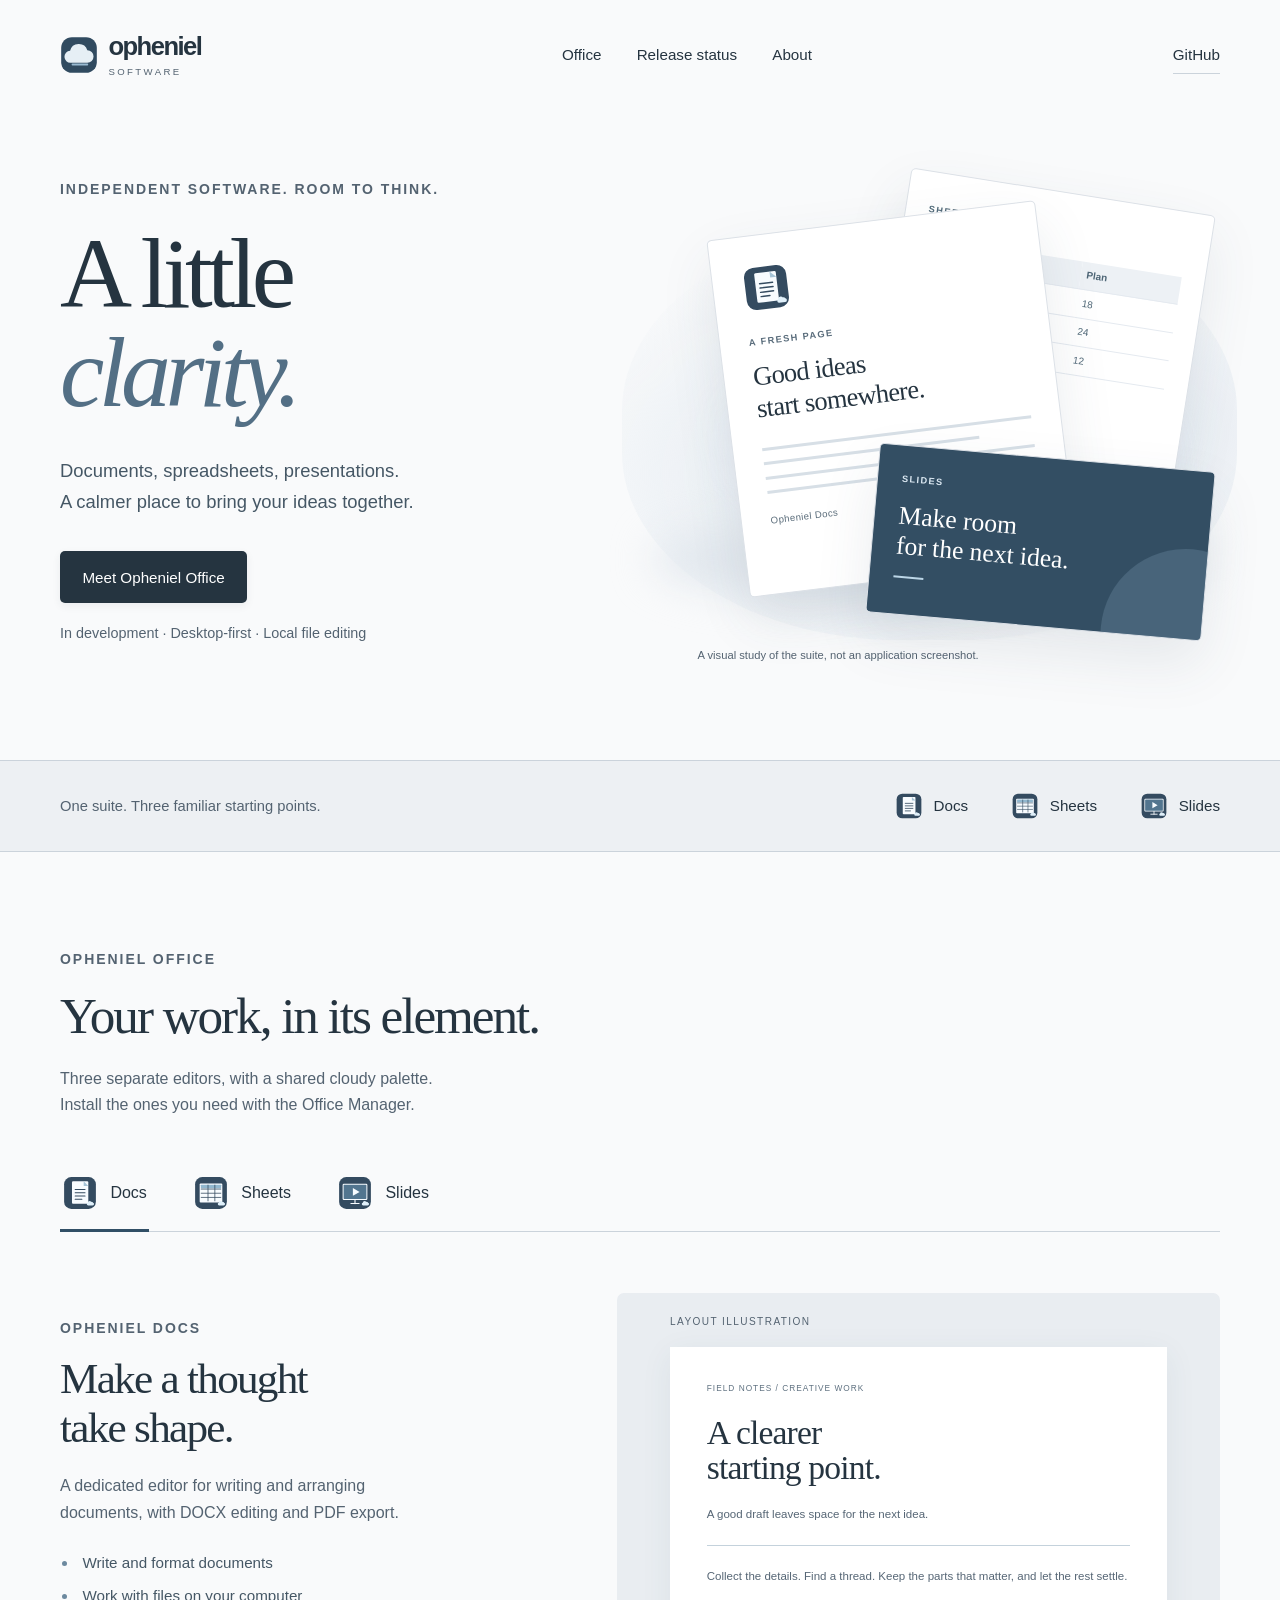
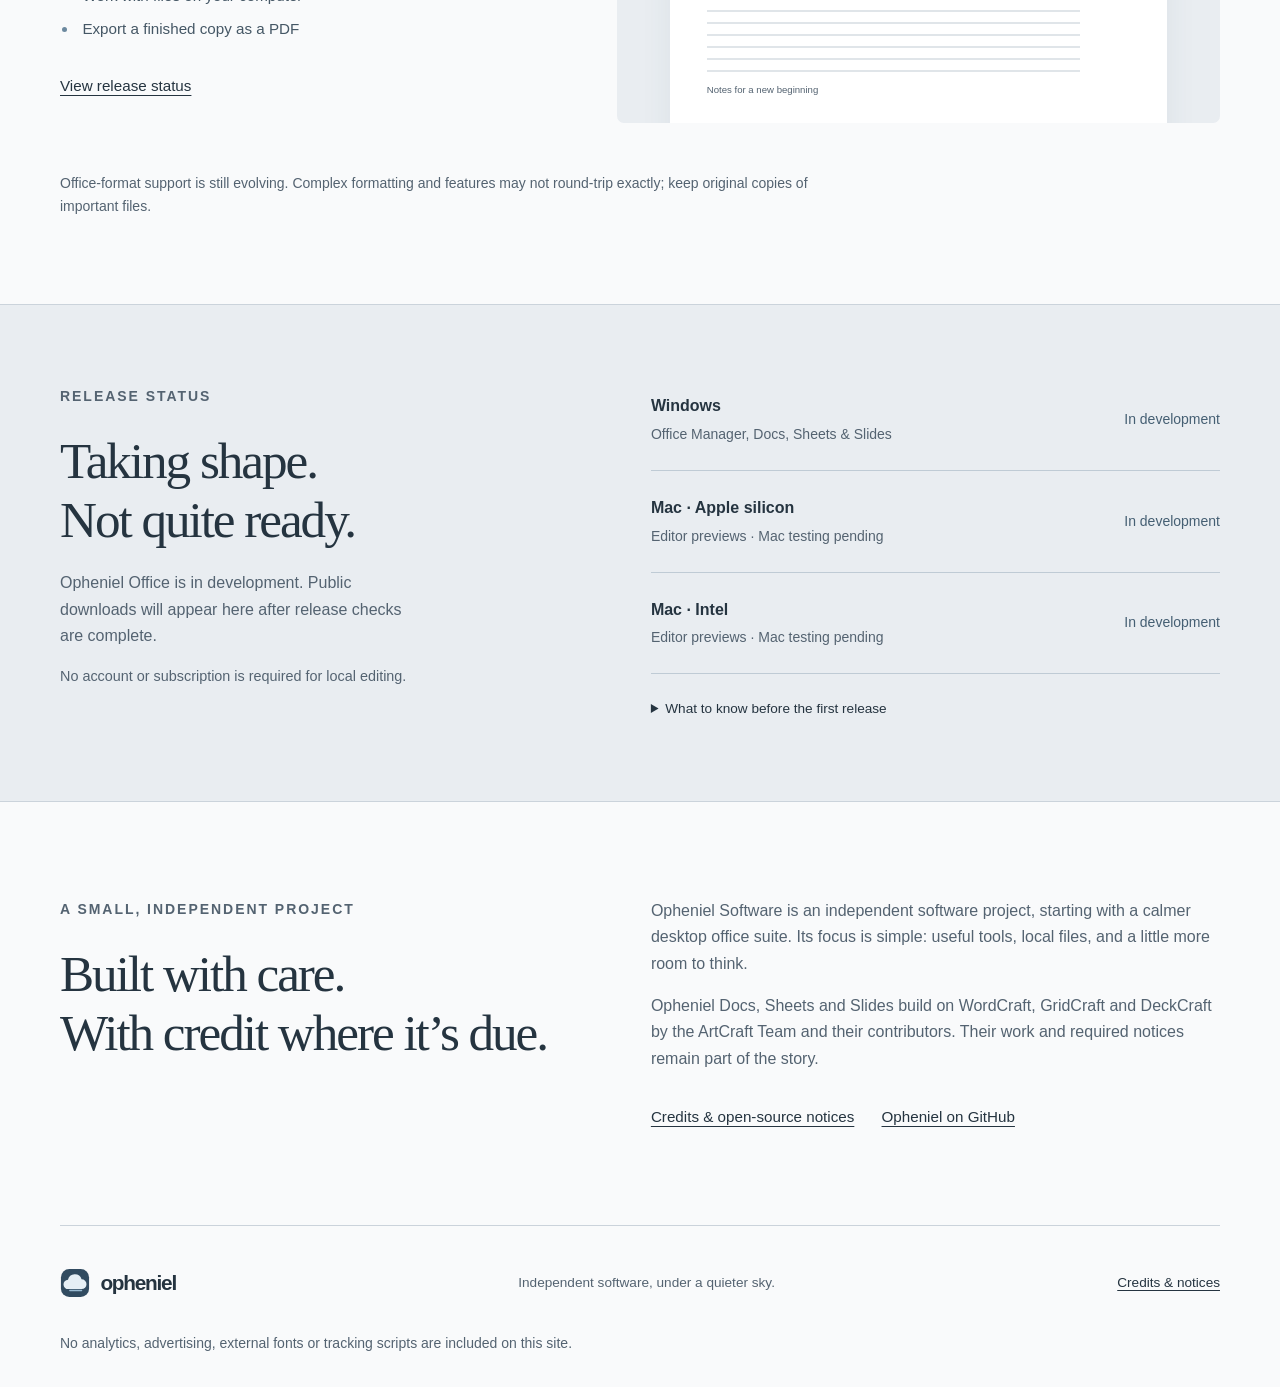
==== index.html @ fdb6abf7 "Publish Opheniel Software website and upstream license references" ====
<!doctype html>
<html lang="en">
<head>
  <meta charset="utf-8">
  <meta name="viewport" content="width=device-width, initial-scale=1">
  <meta name="description" content="Meet Opheniel Office: independent document, spreadsheet and presentation editors. Currently in development.">
  <meta http-equiv="Content-Security-Policy" content="default-src 'self'; script-src 'self'; style-src 'self'; img-src 'self'; font-src 'self'; connect-src 'none'; object-src 'none'; base-uri 'none'; form-action 'none'">
  <meta name="color-scheme" content="light">
  <title>Opheniel Software · A little clarity</title>
  <link rel="icon" href="assets/cloud.svg" type="image/svg+xml">
  <link rel="stylesheet" href="styles.css">
  <script src="site.js" defer></script>
</head>
<body>
  <a class="skip-link" href="#main">Skip to content</a>
  <header class="site-header wrap">
    <a class="brand" href="./" aria-label="Opheniel Software home"><img src="assets/cloud.svg" width="38" height="38" alt=""><span>opheniel<span class="brand-sub">SOFTWARE</span></span></a>
    <nav aria-label="Main navigation"><a href="#office">Office</a><a href="#downloads">Release status</a><a href="#about">About</a></nav>
    <a class="header-link" href="https://github.com/Opheniel-Software">GitHub</a>
  </header>
  <main id="main">
    <section class="hero wrap" aria-labelledby="hero-title">
      <div class="hero-copy">
        <p class="eyebrow">INDEPENDENT SOFTWARE. ROOM TO THINK.</p>
        <h1 id="hero-title">A little<br><em>clarity.</em></h1>
        <p class="hero-intro">Documents, spreadsheets, presentations.<br>A calmer place to bring your ideas together.</p>
        <a class="button primary" href="#office">Meet Opheniel Office</a>
        <p class="quiet hero-note">In development · Desktop-first · Local file editing</p>
      </div>
      <div class="hero-art" role="img" aria-label="Illustration of a document, spreadsheet and presentation floating over a soft cloud">
        <div class="cloud-halo"></div>
        <div class="floating-paper back-paper"><span class="mini-label">SHEETS</span><div class="mini-grid"><span>Project</span><span>Plan</span><span>Design</span><span>18</span><span>Build</span><span>24</span><span>Review</span><span>12</span></div><div class="mini-bars"><i></i><i></i><i></i><i></i></div></div>
        <div class="floating-paper main-paper"><img src="assets/docs.svg" width="48" height="48" alt=""><p class="paper-kicker">A FRESH PAGE</p><p class="paper-title">Good ideas<br>start somewhere.</p><div class="paper-line long"></div><div class="paper-line"></div><div class="paper-line long"></div><div class="paper-line short"></div><div class="paper-footer">Opheniel Docs</div></div>
        <div class="floating-paper slide-paper"><div class="slide-orbit"></div><span class="mini-label">SLIDES</span><p>Make room<br>for the next idea.</p><div class="slide-rule"></div></div>
        <span class="art-caption">A visual study of the suite, not an application screenshot.</span>
      </div>
    </section>
    <div class="suite-strip"><div class="wrap strip-inner"><p>One suite. Three familiar starting points.</p><div><span><img src="assets/docs.svg" alt="" width="28" height="28">Docs</span><span><img src="assets/sheets.svg" alt="" width="28" height="28">Sheets</span><span><img src="assets/slides.svg" alt="" width="28" height="28">Slides</span></div></div></div>
    <section class="office-section wrap" id="office" aria-labelledby="office-title">
      <div class="section-heading"><p class="eyebrow">OPHENIEL OFFICE</p><h2 id="office-title">Your work, in its element.</h2><p>Three separate editors, with a shared cloudy palette.<br>Install the ones you need with the Office Manager.</p></div>
      <div class="product-tabs" role="tablist" aria-label="Explore the Office editors">
        <button id="tab-docs" role="tab" aria-controls="panel-docs" aria-selected="true" tabindex="0"><img src="assets/docs.svg" alt="" width="36" height="36">Docs</button>
        <button id="tab-sheets" role="tab" aria-controls="panel-sheets" aria-selected="false" tabindex="-1"><img src="assets/sheets.svg" alt="" width="36" height="36">Sheets</button>
        <button id="tab-slides" role="tab" aria-controls="panel-slides" aria-selected="false" tabindex="-1"><img src="assets/slides.svg" alt="" width="36" height="36">Slides</button>
      </div>
      <div class="product-panel" role="tabpanel" id="panel-docs" aria-labelledby="tab-docs" tabindex="0">
        <div class="product-copy"><p class="eyebrow">OPHENIEL DOCS</p><h3>Make a thought<br>take shape.</h3><p>A dedicated editor for writing and arranging documents, with DOCX editing and PDF export.</p><ul class="feature-list"><li>Write and format documents</li><li>Work with files on your computer</li><li>Export a finished copy as a PDF</li></ul><a class="text-link" href="#downloads">View release status</a></div>
        <div class="document-demo" aria-label="Illustrative document layout"><p class="demo-label">LAYOUT ILLUSTRATION</p><div class="demo-page"><p class="document-kicker">FIELD NOTES / CREATIVE WORK</p><h4>A clearer<br>starting point.</h4><p>A good draft leaves space for the next idea.</p><hr><p>Collect the details. Find a thread. Keep the parts that matter, and let the rest settle.</p><div class="sample-lines"></div><small>Notes for a new beginning</small></div></div>
      </div>
      <div class="product-panel" role="tabpanel" id="panel-sheets" aria-labelledby="tab-sheets" tabindex="0" hidden>
        <div class="product-copy"><p class="eyebrow">OPHENIEL SHEETS</p><h3>Find the story<br>in the numbers.</h3><p>A spreadsheet editor for organizing tables and working with formulas, built around XLSX files.</p><ul class="feature-list"><li>Arrange information in worksheets</li><li>Calculate with spreadsheet formulas</li><li>Open and save local XLSX files</li></ul><a class="text-link" href="#downloads">View release status</a></div>
        <div class="sheet-demo"><p class="demo-label">ILLUSTRATIVE DATA</p><p class="sheet-title">A small project plan</p><table><caption class="sr-only">Example project budget, with illustrative values</caption><thead><tr><th scope="col">Task</th><th scope="col">Hours</th><th scope="col">Rate</th><th scope="col">Total</th></tr></thead><tbody><tr><th scope="row">Research</th><td>6</td><td>$25</td><td>$150</td></tr><tr><th scope="row">Design</th><td>12</td><td>$25</td><td>$300</td></tr><tr><th scope="row">Build</th><td>18</td><td>$25</td><td>$450</td></tr><tr><th scope="row">Review</th><td>4</td><td>$25</td><td>$100</td></tr><tr class="total"><th scope="row">Total</th><td>40</td><td></td><td>$1,000</td></tr></tbody></table><div class="formula">=SUM(D2:D5)</div></div>
      </div>
      <div class="product-panel" role="tabpanel" id="panel-slides" aria-labelledby="tab-slides" tabindex="0" hidden>
        <div class="product-copy"><p class="eyebrow">OPHENIEL SLIDES</p><h3>Give your ideas<br>a little presence.</h3><p>A separate presentation editor for arranging a slide deck and working with local PPTX files.</p><ul class="feature-list"><li>Build and arrange presentations</li><li>Work with text and slide layouts</li><li>Open and save local PPTX files</li></ul><a class="text-link" href="#downloads">View release status</a></div>
        <div class="presentation-demo"><p class="demo-label">LAYOUT ILLUSTRATION</p><div class="demo-slide"><span>THE NEXT CHAPTER</span><h4>Ideas with<br>room to grow.</h4><p>A presentation, taking shape.</p><div class="slide-cloud"></div></div><div class="slide-thumbnails"><span class="selected">Title</span><span>The idea</span><span>What’s next</span></div></div>
      </div>
      <p class="compatibility-note">Office-format support is still evolving. Complex formatting and features may not round-trip exactly; keep original copies of important files.</p>
    </section>
    <section id="downloads" class="release-section" aria-labelledby="release-title"><div class="wrap release-layout">
      <div><p class="eyebrow">RELEASE STATUS</p><h2 id="release-title">Taking shape.<br>Not quite ready.</h2><p>Opheniel Office is in development. Public downloads will appear here after release checks are complete.</p><p class="quiet">No account or subscription is required for local editing.</p></div>
      <div class="release-table"><div class="release-row"><div><h3>Windows</h3><p>Office Manager, Docs, Sheets &amp; Slides</p></div><span class="status">In development</span></div><div class="release-row"><div><h3>Mac · Apple silicon</h3><p>Editor previews · Mac testing pending</p></div><span class="status">In development</span></div><div class="release-row"><div><h3>Mac · Intel</h3><p>Editor previews · Mac testing pending</p></div><span class="status">In development</span></div><details><summary>What to know before the first release</summary><p>The Windows preview targets 64-bit Windows and is unsigned. The manager needs .NET Framework 4.8; the editors need the Visual C++ x64 runtime. Mac previews target macOS 13 or later and have not been tested on Mac hardware or notarized.</p><p>The current manager installs from local packages. Online downloads and updates are not yet enabled.</p></details></div>
    </div></section>
    <section class="about-section wrap" id="about" aria-labelledby="about-title"><div><p class="eyebrow">A SMALL, INDEPENDENT PROJECT</p><h2 id="about-title">Built with care.<br>With credit where it’s due.</h2></div><div><p>Opheniel Software is an independent software project, starting with a calmer desktop office suite. Its focus is simple: useful tools, local files, and a little more room to think.</p><p>Opheniel Docs, Sheets and Slides build on WordCraft, GridCraft and DeckCraft by the ArtCraft Team and their contributors. Their work and required notices remain part of the story.</p><div class="about-links"><a class="text-link" href="notices.html">Credits &amp; open-source notices</a><a class="text-link" href="https://github.com/Opheniel-Software">Opheniel on GitHub</a></div></div></section>
  </main>
  <footer class="site-footer wrap"><a class="brand" href="./"><img src="assets/cloud.svg" width="30" height="30" alt=""><span>opheniel</span></a><p>Independent software, under a quieter sky.</p><a href="notices.html">Credits &amp; notices</a><p class="footer-small">No analytics, advertising, external fonts or tracking scripts are included on this site.</p></footer>
</body>
</html>
---- styles.css ----
:root{--ink:#253440;--muted:#546371;--line:#cbd3db;--paper:#f9fafb;--cloud:#e9edf1;--accent:#314f66;--blue:#d9e6ef;--serif:Georgia,'Times New Roman',serif;--sans:'Segoe UI',Arial,sans-serif;font-family:var(--sans);color:var(--ink);background:var(--paper);font-size:16px;line-height:1.65;scroll-behavior:smooth;scroll-padding-top:2rem}*{box-sizing:border-box}body{margin:0}a{color:inherit;text-underline-offset:.25em}button{font:inherit;color:inherit}a,button,summary{-webkit-tap-highlight-color:transparent}a:focus-visible,button:focus-visible,summary:focus-visible,[tabindex]:focus-visible{outline:3px solid #326a91;outline-offset:5px;border-radius:3px}.wrap{width:min(1160px,calc(100% - 5rem));margin-inline:auto}.site-header{height:110px;display:flex;align-items:center;justify-content:space-between;gap:2rem}.brand{display:flex;align-items:center;gap:.65rem;text-decoration:none;font-size:1.6rem;letter-spacing:-.06em;line-height:1.05;font-weight:600}.brand-sub{display:block;margin-top:.4rem;font-size:.6rem;letter-spacing:.25em;color:var(--muted);font-weight:500}.site-header nav{display:flex;gap:2.2rem;font-size:.95rem}.site-header nav a,.header-link{text-decoration:none}.site-header nav a:hover,.header-link:hover{text-decoration:underline}.header-link{font-size:.95rem;border-bottom:1px solid var(--line);padding-block:.4rem}.hero{min-height:650px;display:grid;grid-template-columns:1fr 1.03fr;align-items:center;gap:1rem;padding-block:3rem 5rem}.eyebrow{font-size:.75rem;letter-spacing:.14em;font-weight:600;color:var(--muted);margin:0 0 1.5rem}.hero h1{font-family:var(--serif);font-weight:400;font-size:clamp(4.3rem,7.8vw,7rem);letter-spacing:-.055em;line-height:.99;margin:0 0 2rem}.hero h1 em{font-weight:400;color:#536f85}.hero-intro{font-size:1.15rem;line-height:1.7;margin:0 0 2.1rem;color:#455765}.button{display:inline-flex;justify-content:center;align-items:center;padding:.85rem 1.4rem;border-radius:5px;text-decoration:none;font-weight:500;font-size:.95rem}.primary{background:var(--ink);color:#fff;box-shadow:0 3px 8px #25344012}.primary:hover{background:#3a5062}.quiet{color:var(--muted);font-size:.9rem}.hero-note{margin-top:1.15rem}.hero-art{height:490px;position:relative;isolation:isolate;min-width:0}.cloud-halo{position:absolute;z-index:-1;inset:10% -3% 5%;background:radial-gradient(ellipse at 40% 60%,#d9e3ecbb,transparent 65%),radial-gradient(ellipse at 70% 50%,#d1dce8a0,transparent 60%);border-radius:45%}.cloud-halo:after{content:'';position:absolute;inset:70% 5% 9%;background:#e1e7ed;filter:blur(20px);border-radius:50%}.floating-paper{position:absolute;background:#fff;border:1px solid #dce1e7;border-radius:5px;box-shadow:0 24px 55px #364e651a;overflow:hidden}.main-paper{width:57%;height:360px;left:15%;top:45px;transform:rotate(-7deg);padding:1.8rem;z-index:2}.main-paper img{display:block;margin-bottom:1.4rem}.paper-kicker{font-size:.58rem;font-weight:600;letter-spacing:.15em;color:#596c7b}.paper-title{font:1.65rem/1.2 var(--serif);margin:.65rem 0 1.5rem;letter-spacing:-.025em}.paper-line{height:3px;width:80%;background:#d7dfe6;margin:.7rem 0}.paper-line.long{width:100%}.paper-line.short{width:63%}.paper-footer{font-size:.6rem;letter-spacing:.04em;color:#5a6c7a;margin-top:1.2rem}.back-paper{width:53%;height:265px;left:43%;top:16px;transform:rotate(9deg);padding:1.4rem}.mini-label{font-size:.58rem;letter-spacing:.15em;color:#526a7a;font-weight:600}.mini-grid{display:grid;grid-template-columns:1.6fr 1fr;margin-top:1rem;font-size:.62rem;color:#4d6575}.mini-grid span{padding:.35rem;border-bottom:1px solid #e5eaf0}.mini-grid span:nth-child(-n+2){background:#edf1f5;font-weight:600}.mini-bars{height:53px;display:flex;gap:9px;align-items:flex-end;margin:1rem}.mini-bars i{background:#afc7d7;width:24px;height:40%}.mini-bars i:nth-child(2){height:85%}.mini-bars i:nth-child(3){height:64%}.mini-bars i:nth-child(4){height:100%}.slide-paper{width:58%;height:170px;left:40%;top:283px;transform:rotate(5deg);padding:1.1rem 1.5rem;background:#334e63;color:#fff;z-index:3}.slide-paper .mini-label{color:#dae7f1}.slide-paper p{font:1.6rem/1.15 var(--serif);margin:.7rem 0}.slide-orbit{position:absolute;width:170px;height:170px;background:#68869b;border-radius:50%;right:-70px;bottom:-80px;opacity:.4}.slide-rule{width:30px;height:2px;background:#bcd6e7;margin-top:1rem}.art-caption{position:absolute;bottom:0;left:10%;font-size:.7rem;color:var(--muted)}.suite-strip{border-block:1px solid var(--line);background:#edf0f3}.strip-inner{min-height:90px;display:flex;align-items:center;justify-content:space-between;gap:2rem}.strip-inner p{color:var(--muted);font-size:.92rem}.strip-inner>div{display:flex;gap:2.7rem}.strip-inner span{display:flex;align-items:center;gap:.65rem;font-size:.95rem}.office-section{padding-block:6rem 4.5rem}.section-heading{margin-bottom:2.7rem}.section-heading .eyebrow{margin-bottom:1rem}h2{font-family:var(--serif);font-weight:400;letter-spacing:-.04em;font-size:clamp(2.3rem,4vw,3.35rem);line-height:1.15;margin:0 0 1.25rem}.section-heading>p:last-child{color:var(--muted);margin-bottom:0}.product-tabs{display:flex;border-bottom:1px solid var(--line);gap:2.6rem}.product-tabs button{background:none;border:0;cursor:pointer;display:flex;align-items:center;gap:.75rem;padding:.8rem .15rem 1.15rem;font-weight:500;border-bottom:3px solid transparent;margin-bottom:-1px}.product-tabs button[aria-selected=true]{border-bottom-color:var(--accent)}.product-tabs button:hover{color:#155178}.product-panel{display:grid;grid-template-columns:.9fr 1.1fr;align-items:center;gap:4rem;padding-top:3.25rem;min-height:500px}[hidden]{display:none!important}.product-copy .eyebrow{margin-bottom:.9rem}.product-copy h3{font:400 2.7rem/1.14 var(--serif);letter-spacing:-.04em;margin:0 0 1.3rem}.product-copy>p:not(.eyebrow){color:var(--muted);max-width:350px}.feature-list{padding-left:1.15rem;font-size:.95rem;color:#455765;margin-block:1.5rem 2rem}.feature-list li{padding-left:.25rem;margin:.5rem 0}.feature-list li::marker{color:#6c899f}.text-link{font-weight:500;font-size:.95rem}.document-demo{background:#e9edf1;border-radius:7px;padding:1.3rem 3.3rem 0;height:430px;overflow:hidden}.demo-label{font-size:.63rem;letter-spacing:.14em;color:var(--muted);margin:0 0 1rem}.demo-page{background:white;box-shadow:0 7px 30px #314f6612;padding:2.2rem 2.3rem 3rem;min-height:440px}.document-kicker{font-size:.52rem;color:#5f7180;letter-spacing:.12em;margin:0 0 1.2rem}.demo-page h4{font:2.1rem/1.06 var(--serif);letter-spacing:-.025em;margin:0 0 1.2rem}.demo-page>p:not(.document-kicker){font-size:.72rem;color:#566675}.demo-page hr{border:0;border-top:1px solid #c4d2dc;margin-block:1.3rem}.sample-lines{height:65px;background:repeating-linear-gradient(to bottom,#e0e5e9 0 2px,transparent 2px 12px);width:88%;margin-top:1.5rem}.demo-page small{font-size:.6rem;color:var(--muted)}.sheet-demo{padding:2rem;background:#f0f3f5;border-radius:7px}.sheet-title{font-family:var(--serif);font-size:1.5rem}.sheet-demo table{width:100%;border-collapse:collapse;background:#fff;font-size:.86rem}.sheet-demo th,.sheet-demo td{border:1px solid #d1dce4;padding:.65rem .75rem;text-align:right}.sheet-demo th:first-child{text-align:left}.sheet-demo thead{background:#e2ebf1}.sheet-demo tbody th{font-weight:400}.sheet-demo .total{font-weight:600;background:#e9f0f5}.formula{padding:1rem;background:white;font:.85rem Consolas,monospace;margin-top:1rem;border:1px solid #d1dce4}.presentation-demo{padding:1.6rem;background:#e9edf1;border-radius:7px}.demo-slide{aspect-ratio:16/10;background:#304b61;color:#f7fbff;padding:2rem;position:relative;overflow:hidden}.demo-slide>span{font-size:.6rem;letter-spacing:.1em}.demo-slide h4{font:2.55rem/1.08 var(--serif);margin:1.2rem 0}.demo-slide p{font-size:.72rem}.slide-cloud{position:absolute;background:#5a7b93;width:220px;height:220px;border-radius:50%;right:-75px;bottom:-130px}.slide-cloud:after{content:'';position:absolute;background:#88a3b6;width:150px;height:150px;border-radius:50%;left:-50px;top:30px;opacity:.5}.slide-thumbnails{display:flex;gap:.7rem;margin-top:1rem}.slide-thumbnails span{border:1px solid #bbcbd7;background:#fff;padding:.5rem .9rem;font-size:.7rem}.slide-thumbnails .selected{border:2px solid #506e85}.compatibility-note{font-size:.8rem;color:var(--muted);max-width:770px;margin-top:2.5rem}.release-section{background:var(--cloud);border-block:1px solid var(--line);padding-block:5rem}.release-layout{display:grid;grid-template-columns:1fr 1.15fr;gap:6rem}.release-layout>div:first-child>p:not(.eyebrow){max-width:365px;color:var(--muted)}.release-row{padding:1.5rem 0;border-bottom:1px solid #bfcbd5;display:flex;align-items:center;justify-content:space-between;gap:1rem}.release-row:first-child{padding-top:.5rem}.release-row h3{font-size:1rem;font-weight:600;margin:0 0 .2rem}.release-row p{font-size:.8rem;color:var(--muted);margin:0}.status{color:#455f73;font-size:.75rem;white-space:nowrap}.release-table details{margin-top:1.5rem}.release-table summary{cursor:pointer;font-size:.85rem;font-weight:500}.release-table details p{font-size:.85rem;color:var(--muted)}.about-section{display:grid;grid-template-columns:1fr 1.15fr;gap:6rem;padding-block:6rem}.about-section>div:last-child p{color:var(--muted);margin-top:0}.about-links{display:flex;flex-wrap:wrap;gap:.75rem 1.7rem;margin-top:2rem}.site-footer{border-top:1px solid var(--line);padding-block:2rem;display:flex;flex-wrap:wrap;align-items:center;justify-content:space-between;gap:1.5rem}.site-footer>.brand{font-size:1.3rem}.site-footer>p{color:var(--muted);font-size:.85rem}.site-footer>a:last-of-type{font-size:.85rem}.site-footer .footer-small{flex-basis:100%;font-size:.72rem;margin:0}.skip-link{position:absolute;left:1rem;top:-100px;background:var(--ink);color:white;padding:.75rem 1rem;z-index:20}.skip-link:focus{top:1rem}.sr-only{position:absolute;width:1px;height:1px;overflow:hidden;clip:rect(0,0,0,0);white-space:nowrap}.legal{max-width:800px;padding-block:3rem 5rem}.legal h1{font:3rem/1.1 var(--serif);letter-spacing:-.04em}.legal h2{font-size:1.8rem;margin-top:2.5rem}.legal p,.legal li{color:var(--muted)}.legal li{margin:.6rem 0}.legal a{color:var(--ink)}
@media(min-width:1500px){.hero{min-height:710px}}@media(max-width:1000px){.wrap{width:calc(100% - 3rem)}.hero{min-height:590px;gap:0}.hero-art{transform:scale(.9);transform-origin:right center}.main-paper{padding:1.25rem}.paper-title{font-size:1.35rem}.slide-paper p{font-size:1.35rem}.product-panel{gap:2rem}.document-demo{padding-inline:1.6rem}.release-layout,.about-section{gap:3rem}.product-copy h3{font-size:2.3rem}}@media(max-width:700px){.wrap{width:calc(100% - 2.5rem)}.site-header{height:86px;gap:1rem}.brand{font-size:1.35rem}.brand-sub{font-size:.5rem}.site-header .brand img{width:30px;height:30px}.site-header nav{gap:1rem;font-size:.8rem}.header-link{display:none}.hero{grid-template-columns:1fr;padding-top:2.5rem;padding-bottom:2rem}.hero h1{font-size:5rem}.hero-intro{font-size:1.05rem}.hero-art{width:min(100%,440px);height:440px;transform:none;margin:2rem auto 0}.main-paper{top:28px;height:320px;padding:1.3rem;left:9%;width:59%}.back-paper{left:42%;width:53%;top:0;height:250px}.slide-paper{left:35%;top:253px;width:60%;height:150px}.art-caption{bottom:0;left:0;font-size:.6rem}.strip-inner{flex-direction:column;align-items:flex-start;gap:0;padding-block:1rem}.strip-inner p{margin-top:0}.strip-inner>div{gap:1.8rem}.office-section{padding-block:3.5rem}.section-heading h2{font-size:2.4rem}.section-heading p br{display:none}.product-tabs{gap:1.5rem}.product-tabs button{font-size:.9rem;gap:.5rem}.product-tabs img{width:29px;height:29px}.product-panel{grid-template-columns:1fr;gap:2rem;padding-top:2rem}.product-copy>p:not(.eyebrow){max-width:none}.product-copy h3{font-size:2.5rem}.document-demo{height:380px;padding:1.3rem 2.5rem 0}.demo-page{padding:1.7rem}.demo-page h4{font-size:2rem}.sheet-demo{padding:1.1rem}.sheet-demo th,.sheet-demo td{padding:.55rem .45rem;font-size:.75rem}.demo-slide h4{font-size:2rem}.demo-slide{padding:1.5rem}.presentation-demo{padding:1.1rem}.release-section{padding-block:3.5rem}.release-layout,.about-section{grid-template-columns:1fr;gap:2rem}.release-row{gap:.6rem}.status{font-size:.67rem}.release-row p{font-size:.72rem}.about-section{padding-block:3.5rem}.site-footer{gap:1rem}.site-footer>p{flex-basis:100%;margin:0}.about-section h2{font-size:2.4rem}}@media(prefers-reduced-motion:reduce){:root{scroll-behavior:auto}}

.eyebrow{font-size:.875rem}.status{font-size:.875rem}.compatibility-note,.release-row p,.site-footer .footer-small{font-size:.875rem}@media(max-width:700px){.site-header nav{font-size:.875rem}.release-row{flex-wrap:wrap}.status{font-size:.875rem}.release-row p{font-size:.875rem}}@media(max-width:420px){.site-header{height:auto;padding-block:1.2rem;flex-wrap:wrap}.site-header nav{flex-basis:100%;justify-content:space-between}.hero{padding-top:2rem}.hero h1{font-size:4.5rem}}

@media(max-width:420px){.strip-inner>div{gap:1rem;flex-wrap:wrap}}

@media(max-width:420px){.product-tabs{gap:.75rem}}
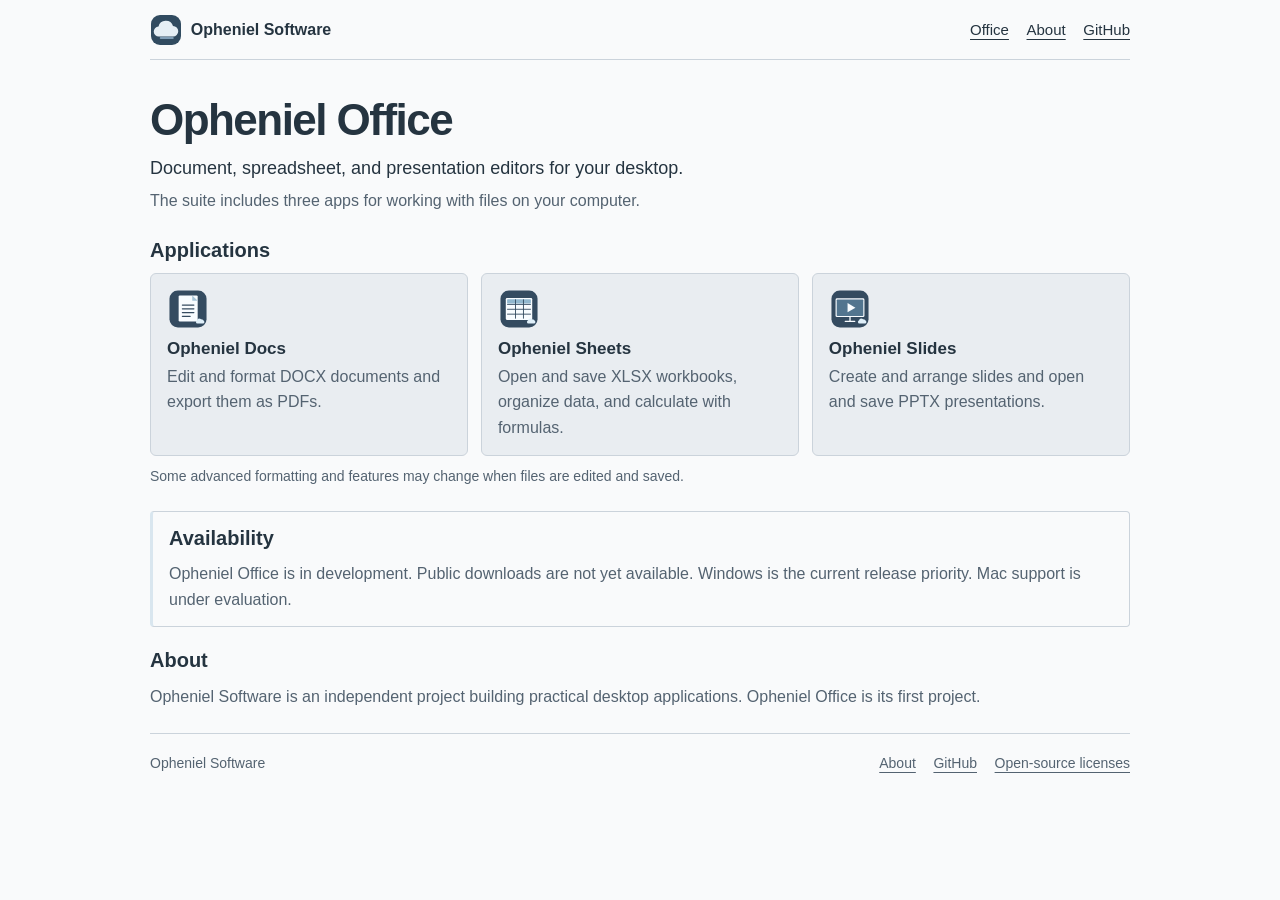
==== commit c47f207a: "Simplify Opheniel Office website" ====
--- a/index.html
+++ b/index.html
@@ -2,67 +2,68 @@
 <html lang="en">
 <head>
   <meta charset="utf-8">
+  <meta name="robots" content="noindex, follow">
   <meta name="viewport" content="width=device-width, initial-scale=1">
-  <meta name="description" content="Meet Opheniel Office: independent document, spreadsheet and presentation editors. Currently in development.">
+  <meta name="description" content="Document, spreadsheet, and presentation editors for your desktop.">
   <meta http-equiv="Content-Security-Policy" content="default-src 'self'; script-src 'self'; style-src 'self'; img-src 'self'; font-src 'self'; connect-src 'none'; object-src 'none'; base-uri 'none'; form-action 'none'">
   <meta name="color-scheme" content="light">
-  <title>Opheniel Software · A little clarity</title>
+  <title>Opheniel Office | Opheniel Software</title>
   <link rel="icon" href="assets/cloud.svg" type="image/svg+xml">
   <link rel="stylesheet" href="styles.css">
-  <script src="site.js" defer></script>
 </head>
 <body>
   <a class="skip-link" href="#main">Skip to content</a>
   <header class="site-header wrap">
-    <a class="brand" href="./" aria-label="Opheniel Software home"><img src="assets/cloud.svg" width="38" height="38" alt=""><span>opheniel<span class="brand-sub">SOFTWARE</span></span></a>
-    <nav aria-label="Main navigation"><a href="#office">Office</a><a href="#downloads">Release status</a><a href="#about">About</a></nav>
-    <a class="header-link" href="https://github.com/Opheniel-Software">GitHub</a>
+    <a class="brand" href="./" aria-label="Opheniel Software home"><img src="assets/cloud.svg" width="32" height="32" alt=""><span>Opheniel Software</span></a>
+    <nav aria-label="Main navigation">
+      <a href="#office">Office</a>
+      <a href="#about">About</a>
+      <a href="https://github.com/Opheniel-Software">GitHub</a>
+    </nav>
   </header>
-  <main id="main">
-    <section class="hero wrap" aria-labelledby="hero-title">
-      <div class="hero-copy">
-        <p class="eyebrow">INDEPENDENT SOFTWARE. ROOM TO THINK.</p>
-        <h1 id="hero-title">A little<br><em>clarity.</em></h1>
-        <p class="hero-intro">Documents, spreadsheets, presentations.<br>A calmer place to bring your ideas together.</p>
-        <a class="button primary" href="#office">Meet Opheniel Office</a>
-        <p class="quiet hero-note">In development · Desktop-first · Local file editing</p>
+  <main id="main" class="wrap" tabindex="-1">
+    <section class="hero" aria-labelledby="hero-title">
+      <h1 id="hero-title">Opheniel Office</h1>
+      <p class="hero-intro">Document, spreadsheet, and presentation editors for your desktop.</p>
+      <p>The suite includes three apps for working with files on your computer.</p>
+    </section>
+    <section class="office-section" id="office" aria-labelledby="office-title">
+      <h2 id="office-title">Applications</h2>
+      <div class="product-grid">
+        <article class="product-card">
+          <img src="assets/docs.svg" alt="" width="42" height="42">
+          <h3>Opheniel Docs</h3>
+          <p>Edit and format DOCX documents and export them as PDFs.</p>
+        </article>
+        <article class="product-card">
+          <img src="assets/sheets.svg" alt="" width="42" height="42">
+          <h3>Opheniel Sheets</h3>
+          <p>Open and save XLSX workbooks, organize data, and calculate with formulas.</p>
+        </article>
+        <article class="product-card">
+          <img src="assets/slides.svg" alt="" width="42" height="42">
+          <h3>Opheniel Slides</h3>
+          <p>Create and arrange slides and open and save PPTX presentations.</p>
+        </article>
       </div>
-      <div class="hero-art" role="img" aria-label="Illustration of a document, spreadsheet and presentation floating over a soft cloud">
-        <div class="cloud-halo"></div>
-        <div class="floating-paper back-paper"><span class="mini-label">SHEETS</span><div class="mini-grid"><span>Project</span><span>Plan</span><span>Design</span><span>18</span><span>Build</span><span>24</span><span>Review</span><span>12</span></div><div class="mini-bars"><i></i><i></i><i></i><i></i></div></div>
-        <div class="floating-paper main-paper"><img src="assets/docs.svg" width="48" height="48" alt=""><p class="paper-kicker">A FRESH PAGE</p><p class="paper-title">Good ideas<br>start somewhere.</p><div class="paper-line long"></div><div class="paper-line"></div><div class="paper-line long"></div><div class="paper-line short"></div><div class="paper-footer">Opheniel Docs</div></div>
-        <div class="floating-paper slide-paper"><div class="slide-orbit"></div><span class="mini-label">SLIDES</span><p>Make room<br>for the next idea.</p><div class="slide-rule"></div></div>
-        <span class="art-caption">A visual study of the suite, not an application screenshot.</span>
-      </div>
+      <p class="compatibility-note">Some advanced formatting and features may change when files are edited and saved.</p>
     </section>
-    <div class="suite-strip"><div class="wrap strip-inner"><p>One suite. Three familiar starting points.</p><div><span><img src="assets/docs.svg" alt="" width="28" height="28">Docs</span><span><img src="assets/sheets.svg" alt="" width="28" height="28">Sheets</span><span><img src="assets/slides.svg" alt="" width="28" height="28">Slides</span></div></div></div>
-    <section class="office-section wrap" id="office" aria-labelledby="office-title">
-      <div class="section-heading"><p class="eyebrow">OPHENIEL OFFICE</p><h2 id="office-title">Your work, in its element.</h2><p>Three separate editors, with a shared cloudy palette.<br>Install the ones you need with the Office Manager.</p></div>
-      <div class="product-tabs" role="tablist" aria-label="Explore the Office editors">
-        <button id="tab-docs" role="tab" aria-controls="panel-docs" aria-selected="true" tabindex="0"><img src="assets/docs.svg" alt="" width="36" height="36">Docs</button>
-        <button id="tab-sheets" role="tab" aria-controls="panel-sheets" aria-selected="false" tabindex="-1"><img src="assets/sheets.svg" alt="" width="36" height="36">Sheets</button>
-        <button id="tab-slides" role="tab" aria-controls="panel-slides" aria-selected="false" tabindex="-1"><img src="assets/slides.svg" alt="" width="36" height="36">Slides</button>
-      </div>
-      <div class="product-panel" role="tabpanel" id="panel-docs" aria-labelledby="tab-docs" tabindex="0">
-        <div class="product-copy"><p class="eyebrow">OPHENIEL DOCS</p><h3>Make a thought<br>take shape.</h3><p>A dedicated editor for writing and arranging documents, with DOCX editing and PDF export.</p><ul class="feature-list"><li>Write and format documents</li><li>Work with files on your computer</li><li>Export a finished copy as a PDF</li></ul><a class="text-link" href="#downloads">View release status</a></div>
-        <div class="document-demo" aria-label="Illustrative document layout"><p class="demo-label">LAYOUT ILLUSTRATION</p><div class="demo-page"><p class="document-kicker">FIELD NOTES / CREATIVE WORK</p><h4>A clearer<br>starting point.</h4><p>A good draft leaves space for the next idea.</p><hr><p>Collect the details. Find a thread. Keep the parts that matter, and let the rest settle.</p><div class="sample-lines"></div><small>Notes for a new beginning</small></div></div>
-      </div>
-      <div class="product-panel" role="tabpanel" id="panel-sheets" aria-labelledby="tab-sheets" tabindex="0" hidden>
-        <div class="product-copy"><p class="eyebrow">OPHENIEL SHEETS</p><h3>Find the story<br>in the numbers.</h3><p>A spreadsheet editor for organizing tables and working with formulas, built around XLSX files.</p><ul class="feature-list"><li>Arrange information in worksheets</li><li>Calculate with spreadsheet formulas</li><li>Open and save local XLSX files</li></ul><a class="text-link" href="#downloads">View release status</a></div>
-        <div class="sheet-demo"><p class="demo-label">ILLUSTRATIVE DATA</p><p class="sheet-title">A small project plan</p><table><caption class="sr-only">Example project budget, with illustrative values</caption><thead><tr><th scope="col">Task</th><th scope="col">Hours</th><th scope="col">Rate</th><th scope="col">Total</th></tr></thead><tbody><tr><th scope="row">Research</th><td>6</td><td>$25</td><td>$150</td></tr><tr><th scope="row">Design</th><td>12</td><td>$25</td><td>$300</td></tr><tr><th scope="row">Build</th><td>18</td><td>$25</td><td>$450</td></tr><tr><th scope="row">Review</th><td>4</td><td>$25</td><td>$100</td></tr><tr class="total"><th scope="row">Total</th><td>40</td><td></td><td>$1,000</td></tr></tbody></table><div class="formula">=SUM(D2:D5)</div></div>
-      </div>
-      <div class="product-panel" role="tabpanel" id="panel-slides" aria-labelledby="tab-slides" tabindex="0" hidden>
-        <div class="product-copy"><p class="eyebrow">OPHENIEL SLIDES</p><h3>Give your ideas<br>a little presence.</h3><p>A separate presentation editor for arranging a slide deck and working with local PPTX files.</p><ul class="feature-list"><li>Build and arrange presentations</li><li>Work with text and slide layouts</li><li>Open and save local PPTX files</li></ul><a class="text-link" href="#downloads">View release status</a></div>
-        <div class="presentation-demo"><p class="demo-label">LAYOUT ILLUSTRATION</p><div class="demo-slide"><span>THE NEXT CHAPTER</span><h4>Ideas with<br>room to grow.</h4><p>A presentation, taking shape.</p><div class="slide-cloud"></div></div><div class="slide-thumbnails"><span class="selected">Title</span><span>The idea</span><span>What’s next</span></div></div>
-      </div>
-      <p class="compatibility-note">Office-format support is still evolving. Complex formatting and features may not round-trip exactly; keep original copies of important files.</p>
+    <section id="downloads" class="release-section" aria-labelledby="release-title">
+      <h2 id="release-title">Availability</h2>
+      <p>Opheniel Office is in development. Public downloads are not yet available. Windows is the current release priority. Mac support is under evaluation.</p>
     </section>
-    <section id="downloads" class="release-section" aria-labelledby="release-title"><div class="wrap release-layout">
-      <div><p class="eyebrow">RELEASE STATUS</p><h2 id="release-title">Taking shape.<br>Not quite ready.</h2><p>Opheniel Office is in development. Public downloads will appear here after release checks are complete.</p><p class="quiet">No account or subscription is required for local editing.</p></div>
-      <div class="release-table"><div class="release-row"><div><h3>Windows</h3><p>Office Manager, Docs, Sheets &amp; Slides</p></div><span class="status">In development</span></div><div class="release-row"><div><h3>Mac · Apple silicon</h3><p>Editor previews · Mac testing pending</p></div><span class="status">In development</span></div><div class="release-row"><div><h3>Mac · Intel</h3><p>Editor previews · Mac testing pending</p></div><span class="status">In development</span></div><details><summary>What to know before the first release</summary><p>The Windows preview targets 64-bit Windows and is unsigned. The manager needs .NET Framework 4.8; the editors need the Visual C++ x64 runtime. Mac previews target macOS 13 or later and have not been tested on Mac hardware or notarized.</p><p>The current manager installs from local packages. Online downloads and updates are not yet enabled.</p></details></div>
-    </div></section>
-    <section class="about-section wrap" id="about" aria-labelledby="about-title"><div><p class="eyebrow">A SMALL, INDEPENDENT PROJECT</p><h2 id="about-title">Built with care.<br>With credit where it’s due.</h2></div><div><p>Opheniel Software is an independent software project, starting with a calmer desktop office suite. Its focus is simple: useful tools, local files, and a little more room to think.</p><p>Opheniel Docs, Sheets and Slides build on WordCraft, GridCraft and DeckCraft by the ArtCraft Team and their contributors. Their work and required notices remain part of the story.</p><div class="about-links"><a class="text-link" href="notices.html">Credits &amp; open-source notices</a><a class="text-link" href="https://github.com/Opheniel-Software">Opheniel on GitHub</a></div></div></section>
+    <section class="about-section" id="about" aria-labelledby="about-title">
+      <h2 id="about-title">About</h2>
+      <p>Opheniel Software is an independent project building practical desktop applications. Opheniel Office is its first project.</p>
+    </section>
   </main>
-  <footer class="site-footer wrap"><a class="brand" href="./"><img src="assets/cloud.svg" width="30" height="30" alt=""><span>opheniel</span></a><p>Independent software, under a quieter sky.</p><a href="notices.html">Credits &amp; notices</a><p class="footer-small">No analytics, advertising, external fonts or tracking scripts are included on this site.</p></footer>
+  <footer class="site-footer wrap">
+    <span>Opheniel Software</span>
+    <nav aria-label="Footer navigation">
+      <a href="#about">About</a>
+      <a href="https://github.com/Opheniel-Software">GitHub</a>
+      <a href="notices.html">Open-source licenses</a>
+    </nav>
+  </footer>
 </body>
 </html>
--- a/styles.css
+++ b/styles.css
@@ -1,8 +1,94 @@
-:root{--ink:#253440;--muted:#546371;--line:#cbd3db;--paper:#f9fafb;--cloud:#e9edf1;--accent:#314f66;--blue:#d9e6ef;--serif:Georgia,'Times New Roman',serif;--sans:'Segoe UI',Arial,sans-serif;font-family:var(--sans);color:var(--ink);background:var(--paper);font-size:16px;line-height:1.65;scroll-behavior:smooth;scroll-padding-top:2rem}*{box-sizing:border-box}body{margin:0}a{color:inherit;text-underline-offset:.25em}button{font:inherit;color:inherit}a,button,summary{-webkit-tap-highlight-color:transparent}a:focus-visible,button:focus-visible,summary:focus-visible,[tabindex]:focus-visible{outline:3px solid #326a91;outline-offset:5px;border-radius:3px}.wrap{width:min(1160px,calc(100% - 5rem));margin-inline:auto}.site-header{height:110px;display:flex;align-items:center;justify-content:space-between;gap:2rem}.brand{display:flex;align-items:center;gap:.65rem;text-decoration:none;font-size:1.6rem;letter-spacing:-.06em;line-height:1.05;font-weight:600}.brand-sub{display:block;margin-top:.4rem;font-size:.6rem;letter-spacing:.25em;color:var(--muted);font-weight:500}.site-header nav{display:flex;gap:2.2rem;font-size:.95rem}.site-header nav a,.header-link{text-decoration:none}.site-header nav a:hover,.header-link:hover{text-decoration:underline}.header-link{font-size:.95rem;border-bottom:1px solid var(--line);padding-block:.4rem}.hero{min-height:650px;display:grid;grid-template-columns:1fr 1.03fr;align-items:center;gap:1rem;padding-block:3rem 5rem}.eyebrow{font-size:.75rem;letter-spacing:.14em;font-weight:600;color:var(--muted);margin:0 0 1.5rem}.hero h1{font-family:var(--serif);font-weight:400;font-size:clamp(4.3rem,7.8vw,7rem);letter-spacing:-.055em;line-height:.99;margin:0 0 2rem}.hero h1 em{font-weight:400;color:#536f85}.hero-intro{font-size:1.15rem;line-height:1.7;margin:0 0 2.1rem;color:#455765}.button{display:inline-flex;justify-content:center;align-items:center;padding:.85rem 1.4rem;border-radius:5px;text-decoration:none;font-weight:500;font-size:.95rem}.primary{background:var(--ink);color:#fff;box-shadow:0 3px 8px #25344012}.primary:hover{background:#3a5062}.quiet{color:var(--muted);font-size:.9rem}.hero-note{margin-top:1.15rem}.hero-art{height:490px;position:relative;isolation:isolate;min-width:0}.cloud-halo{position:absolute;z-index:-1;inset:10% -3% 5%;background:radial-gradient(ellipse at 40% 60%,#d9e3ecbb,transparent 65%),radial-gradient(ellipse at 70% 50%,#d1dce8a0,transparent 60%);border-radius:45%}.cloud-halo:after{content:'';position:absolute;inset:70% 5% 9%;background:#e1e7ed;filter:blur(20px);border-radius:50%}.floating-paper{position:absolute;background:#fff;border:1px solid #dce1e7;border-radius:5px;box-shadow:0 24px 55px #364e651a;overflow:hidden}.main-paper{width:57%;height:360px;left:15%;top:45px;transform:rotate(-7deg);padding:1.8rem;z-index:2}.main-paper img{display:block;margin-bottom:1.4rem}.paper-kicker{font-size:.58rem;font-weight:600;letter-spacing:.15em;color:#596c7b}.paper-title{font:1.65rem/1.2 var(--serif);margin:.65rem 0 1.5rem;letter-spacing:-.025em}.paper-line{height:3px;width:80%;background:#d7dfe6;margin:.7rem 0}.paper-line.long{width:100%}.paper-line.short{width:63%}.paper-footer{font-size:.6rem;letter-spacing:.04em;color:#5a6c7a;margin-top:1.2rem}.back-paper{width:53%;height:265px;left:43%;top:16px;transform:rotate(9deg);padding:1.4rem}.mini-label{font-size:.58rem;letter-spacing:.15em;color:#526a7a;font-weight:600}.mini-grid{display:grid;grid-template-columns:1.6fr 1fr;margin-top:1rem;font-size:.62rem;color:#4d6575}.mini-grid span{padding:.35rem;border-bottom:1px solid #e5eaf0}.mini-grid span:nth-child(-n+2){background:#edf1f5;font-weight:600}.mini-bars{height:53px;display:flex;gap:9px;align-items:flex-end;margin:1rem}.mini-bars i{background:#afc7d7;width:24px;height:40%}.mini-bars i:nth-child(2){height:85%}.mini-bars i:nth-child(3){height:64%}.mini-bars i:nth-child(4){height:100%}.slide-paper{width:58%;height:170px;left:40%;top:283px;transform:rotate(5deg);padding:1.1rem 1.5rem;background:#334e63;color:#fff;z-index:3}.slide-paper .mini-label{color:#dae7f1}.slide-paper p{font:1.6rem/1.15 var(--serif);margin:.7rem 0}.slide-orbit{position:absolute;width:170px;height:170px;background:#68869b;border-radius:50%;right:-70px;bottom:-80px;opacity:.4}.slide-rule{width:30px;height:2px;background:#bcd6e7;margin-top:1rem}.art-caption{position:absolute;bottom:0;left:10%;font-size:.7rem;color:var(--muted)}.suite-strip{border-block:1px solid var(--line);background:#edf0f3}.strip-inner{min-height:90px;display:flex;align-items:center;justify-content:space-between;gap:2rem}.strip-inner p{color:var(--muted);font-size:.92rem}.strip-inner>div{display:flex;gap:2.7rem}.strip-inner span{display:flex;align-items:center;gap:.65rem;font-size:.95rem}.office-section{padding-block:6rem 4.5rem}.section-heading{margin-bottom:2.7rem}.section-heading .eyebrow{margin-bottom:1rem}h2{font-family:var(--serif);font-weight:400;letter-spacing:-.04em;font-size:clamp(2.3rem,4vw,3.35rem);line-height:1.15;margin:0 0 1.25rem}.section-heading>p:last-child{color:var(--muted);margin-bottom:0}.product-tabs{display:flex;border-bottom:1px solid var(--line);gap:2.6rem}.product-tabs button{background:none;border:0;cursor:pointer;display:flex;align-items:center;gap:.75rem;padding:.8rem .15rem 1.15rem;font-weight:500;border-bottom:3px solid transparent;margin-bottom:-1px}.product-tabs button[aria-selected=true]{border-bottom-color:var(--accent)}.product-tabs button:hover{color:#155178}.product-panel{display:grid;grid-template-columns:.9fr 1.1fr;align-items:center;gap:4rem;padding-top:3.25rem;min-height:500px}[hidden]{display:none!important}.product-copy .eyebrow{margin-bottom:.9rem}.product-copy h3{font:400 2.7rem/1.14 var(--serif);letter-spacing:-.04em;margin:0 0 1.3rem}.product-copy>p:not(.eyebrow){color:var(--muted);max-width:350px}.feature-list{padding-left:1.15rem;font-size:.95rem;color:#455765;margin-block:1.5rem 2rem}.feature-list li{padding-left:.25rem;margin:.5rem 0}.feature-list li::marker{color:#6c899f}.text-link{font-weight:500;font-size:.95rem}.document-demo{background:#e9edf1;border-radius:7px;padding:1.3rem 3.3rem 0;height:430px;overflow:hidden}.demo-label{font-size:.63rem;letter-spacing:.14em;color:var(--muted);margin:0 0 1rem}.demo-page{background:white;box-shadow:0 7px 30px #314f6612;padding:2.2rem 2.3rem 3rem;min-height:440px}.document-kicker{font-size:.52rem;color:#5f7180;letter-spacing:.12em;margin:0 0 1.2rem}.demo-page h4{font:2.1rem/1.06 var(--serif);letter-spacing:-.025em;margin:0 0 1.2rem}.demo-page>p:not(.document-kicker){font-size:.72rem;color:#566675}.demo-page hr{border:0;border-top:1px solid #c4d2dc;margin-block:1.3rem}.sample-lines{height:65px;background:repeating-linear-gradient(to bottom,#e0e5e9 0 2px,transparent 2px 12px);width:88%;margin-top:1.5rem}.demo-page small{font-size:.6rem;color:var(--muted)}.sheet-demo{padding:2rem;background:#f0f3f5;border-radius:7px}.sheet-title{font-family:var(--serif);font-size:1.5rem}.sheet-demo table{width:100%;border-collapse:collapse;background:#fff;font-size:.86rem}.sheet-demo th,.sheet-demo td{border:1px solid #d1dce4;padding:.65rem .75rem;text-align:right}.sheet-demo th:first-child{text-align:left}.sheet-demo thead{background:#e2ebf1}.sheet-demo tbody th{font-weight:400}.sheet-demo .total{font-weight:600;background:#e9f0f5}.formula{padding:1rem;background:white;font:.85rem Consolas,monospace;margin-top:1rem;border:1px solid #d1dce4}.presentation-demo{padding:1.6rem;background:#e9edf1;border-radius:7px}.demo-slide{aspect-ratio:16/10;background:#304b61;color:#f7fbff;padding:2rem;position:relative;overflow:hidden}.demo-slide>span{font-size:.6rem;letter-spacing:.1em}.demo-slide h4{font:2.55rem/1.08 var(--serif);margin:1.2rem 0}.demo-slide p{font-size:.72rem}.slide-cloud{position:absolute;background:#5a7b93;width:220px;height:220px;border-radius:50%;right:-75px;bottom:-130px}.slide-cloud:after{content:'';position:absolute;background:#88a3b6;width:150px;height:150px;border-radius:50%;left:-50px;top:30px;opacity:.5}.slide-thumbnails{display:flex;gap:.7rem;margin-top:1rem}.slide-thumbnails span{border:1px solid #bbcbd7;background:#fff;padding:.5rem .9rem;font-size:.7rem}.slide-thumbnails .selected{border:2px solid #506e85}.compatibility-note{font-size:.8rem;color:var(--muted);max-width:770px;margin-top:2.5rem}.release-section{background:var(--cloud);border-block:1px solid var(--line);padding-block:5rem}.release-layout{display:grid;grid-template-columns:1fr 1.15fr;gap:6rem}.release-layout>div:first-child>p:not(.eyebrow){max-width:365px;color:var(--muted)}.release-row{padding:1.5rem 0;border-bottom:1px solid #bfcbd5;display:flex;align-items:center;justify-content:space-between;gap:1rem}.release-row:first-child{padding-top:.5rem}.release-row h3{font-size:1rem;font-weight:600;margin:0 0 .2rem}.release-row p{font-size:.8rem;color:var(--muted);margin:0}.status{color:#455f73;font-size:.75rem;white-space:nowrap}.release-table details{margin-top:1.5rem}.release-table summary{cursor:pointer;font-size:.85rem;font-weight:500}.release-table details p{font-size:.85rem;color:var(--muted)}.about-section{display:grid;grid-template-columns:1fr 1.15fr;gap:6rem;padding-block:6rem}.about-section>div:last-child p{color:var(--muted);margin-top:0}.about-links{display:flex;flex-wrap:wrap;gap:.75rem 1.7rem;margin-top:2rem}.site-footer{border-top:1px solid var(--line);padding-block:2rem;display:flex;flex-wrap:wrap;align-items:center;justify-content:space-between;gap:1.5rem}.site-footer>.brand{font-size:1.3rem}.site-footer>p{color:var(--muted);font-size:.85rem}.site-footer>a:last-of-type{font-size:.85rem}.site-footer .footer-small{flex-basis:100%;font-size:.72rem;margin:0}.skip-link{position:absolute;left:1rem;top:-100px;background:var(--ink);color:white;padding:.75rem 1rem;z-index:20}.skip-link:focus{top:1rem}.sr-only{position:absolute;width:1px;height:1px;overflow:hidden;clip:rect(0,0,0,0);white-space:nowrap}.legal{max-width:800px;padding-block:3rem 5rem}.legal h1{font:3rem/1.1 var(--serif);letter-spacing:-.04em}.legal h2{font-size:1.8rem;margin-top:2.5rem}.legal p,.legal li{color:var(--muted)}.legal li{margin:.6rem 0}.legal a{color:var(--ink)}
-@media(min-width:1500px){.hero{min-height:710px}}@media(max-width:1000px){.wrap{width:calc(100% - 3rem)}.hero{min-height:590px;gap:0}.hero-art{transform:scale(.9);transform-origin:right center}.main-paper{padding:1.25rem}.paper-title{font-size:1.35rem}.slide-paper p{font-size:1.35rem}.product-panel{gap:2rem}.document-demo{padding-inline:1.6rem}.release-layout,.about-section{gap:3rem}.product-copy h3{font-size:2.3rem}}@media(max-width:700px){.wrap{width:calc(100% - 2.5rem)}.site-header{height:86px;gap:1rem}.brand{font-size:1.35rem}.brand-sub{font-size:.5rem}.site-header .brand img{width:30px;height:30px}.site-header nav{gap:1rem;font-size:.8rem}.header-link{display:none}.hero{grid-template-columns:1fr;padding-top:2.5rem;padding-bottom:2rem}.hero h1{font-size:5rem}.hero-intro{font-size:1.05rem}.hero-art{width:min(100%,440px);height:440px;transform:none;margin:2rem auto 0}.main-paper{top:28px;height:320px;padding:1.3rem;left:9%;width:59%}.back-paper{left:42%;width:53%;top:0;height:250px}.slide-paper{left:35%;top:253px;width:60%;height:150px}.art-caption{bottom:0;left:0;font-size:.6rem}.strip-inner{flex-direction:column;align-items:flex-start;gap:0;padding-block:1rem}.strip-inner p{margin-top:0}.strip-inner>div{gap:1.8rem}.office-section{padding-block:3.5rem}.section-heading h2{font-size:2.4rem}.section-heading p br{display:none}.product-tabs{gap:1.5rem}.product-tabs button{font-size:.9rem;gap:.5rem}.product-tabs img{width:29px;height:29px}.product-panel{grid-template-columns:1fr;gap:2rem;padding-top:2rem}.product-copy>p:not(.eyebrow){max-width:none}.product-copy h3{font-size:2.5rem}.document-demo{height:380px;padding:1.3rem 2.5rem 0}.demo-page{padding:1.7rem}.demo-page h4{font-size:2rem}.sheet-demo{padding:1.1rem}.sheet-demo th,.sheet-demo td{padding:.55rem .45rem;font-size:.75rem}.demo-slide h4{font-size:2rem}.demo-slide{padding:1.5rem}.presentation-demo{padding:1.1rem}.release-section{padding-block:3.5rem}.release-layout,.about-section{grid-template-columns:1fr;gap:2rem}.release-row{gap:.6rem}.status{font-size:.67rem}.release-row p{font-size:.72rem}.about-section{padding-block:3.5rem}.site-footer{gap:1rem}.site-footer>p{flex-basis:100%;margin:0}.about-section h2{font-size:2.4rem}}@media(prefers-reduced-motion:reduce){:root{scroll-behavior:auto}}
+:root {
+  --ink: #253440;
+  --muted: #546371;
+  --line: #cbd3db;
+  --paper: #f9fafb;
+  --cloud: #e9edf1;
+  --accent: #314f66;
+  --blue: #d9e6ef;
+  font-family: 'Segoe UI', Arial, sans-serif;
+  color: var(--ink);
+  background: var(--paper);
+  font-size: 16px;
+  line-height: 1.6;
+}
+* { box-sizing: border-box; }
+body { margin: 0; }
+a { color: inherit; text-underline-offset: .25em; }
+a:focus-visible, [tabindex]:focus-visible {
+  outline: 3px solid #326a91;
+  outline-offset: 4px;
+  border-radius: 3px;
+}
+.wrap { width: min(980px, calc(100% - 4rem)); margin-inline: auto; }
+.site-header, .site-footer {
+  display: flex;
+  align-items: center;
+  justify-content: space-between;
+  flex-wrap: wrap;
+  gap: .75rem 1.5rem;
+}
+.site-header { padding-block: .85rem; border-bottom: 1px solid var(--line); }
+.brand {
+  display: inline-flex;
+  align-items: center;
+  gap: .55rem;
+  font-weight: 650;
+  text-decoration: none;
+}
+nav { display: flex; flex-wrap: wrap; gap: .4rem 1.1rem; }
+nav a { padding-block: .25rem; }
+.site-header nav { font-size: .9375rem; }
+.hero { padding-block: 2rem 1.5rem; }
+h1, h2, h3 { line-height: 1.25; }
+h1 { font-size: clamp(2rem, 5vw, 2.75rem); margin: 0 0 .45rem; letter-spacing: -.035em; }
+h2 { font-size: 1.25rem; margin: 0 0 .65rem; }
+h3 { font-size: 1.0625rem; margin: .45rem 0 .3rem; }
+main p { margin: 0; color: var(--muted); }
+.hero .hero-intro { font-size: 1.125rem; color: var(--ink); margin-bottom: .3rem; }
+.office-section { padding-bottom: 1.5rem; }
+.product-grid { display: grid; grid-template-columns: repeat(3, minmax(0, 1fr)); gap: .8rem; }
+.product-card {
+  background: var(--cloud);
+  border: 1px solid var(--line);
+  border-radius: 6px;
+  padding: .9rem 1rem;
+}
+.product-card img { display: block; }
+.compatibility-note { font-size: .875rem; margin-top: .55rem; }
+.release-section {
+  border: 1px solid var(--line);
+  border-left: 3px solid var(--blue);
+  border-radius: 4px;
+  padding: .85rem 1rem;
+}
+.about-section { padding-block: 1.35rem 1.5rem; }
+.site-footer {
+  border-top: 1px solid var(--line);
+  padding-block: .85rem;
+  font-size: .875rem;
+  color: var(--muted);
+}
+.skip-link {
+  position: absolute;
+  left: 1rem;
+  top: -100px;
+  background: var(--ink);
+  color: white;
+  padding: .65rem 1rem;
+  z-index: 20;
+}
+.skip-link:focus { top: 1rem; }
+.legal { max-width: 800px; padding-block: 2rem; }
+.legal h2 { margin-top: 1.3rem; }
+.legal li { color: var(--muted); margin: .6rem 0; }
+.legal a { color: var(--accent); }
 
-.eyebrow{font-size:.875rem}.status{font-size:.875rem}.compatibility-note,.release-row p,.site-footer .footer-small{font-size:.875rem}@media(max-width:700px){.site-header nav{font-size:.875rem}.release-row{flex-wrap:wrap}.status{font-size:.875rem}.release-row p{font-size:.875rem}}@media(max-width:420px){.site-header{height:auto;padding-block:1.2rem;flex-wrap:wrap}.site-header nav{flex-basis:100%;justify-content:space-between}.hero{padding-top:2rem}.hero h1{font-size:4.5rem}}
-
-@media(max-width:420px){.strip-inner>div{gap:1rem;flex-wrap:wrap}}
-
-@media(max-width:420px){.product-tabs{gap:.75rem}}
+@media (max-width: 680px) {
+  .wrap { width: calc(100% - 2rem); }
+  .product-grid { grid-template-columns: 1fr; gap: .6rem; }
+  .product-card { display: grid; grid-template-columns: 42px minmax(0, 1fr); gap: .25rem .75rem; }
+  .product-card img { grid-row: span 2; }
+  .product-card h3 { margin: 0; }
+  .hero { padding-top: 1.5rem; }
+}
